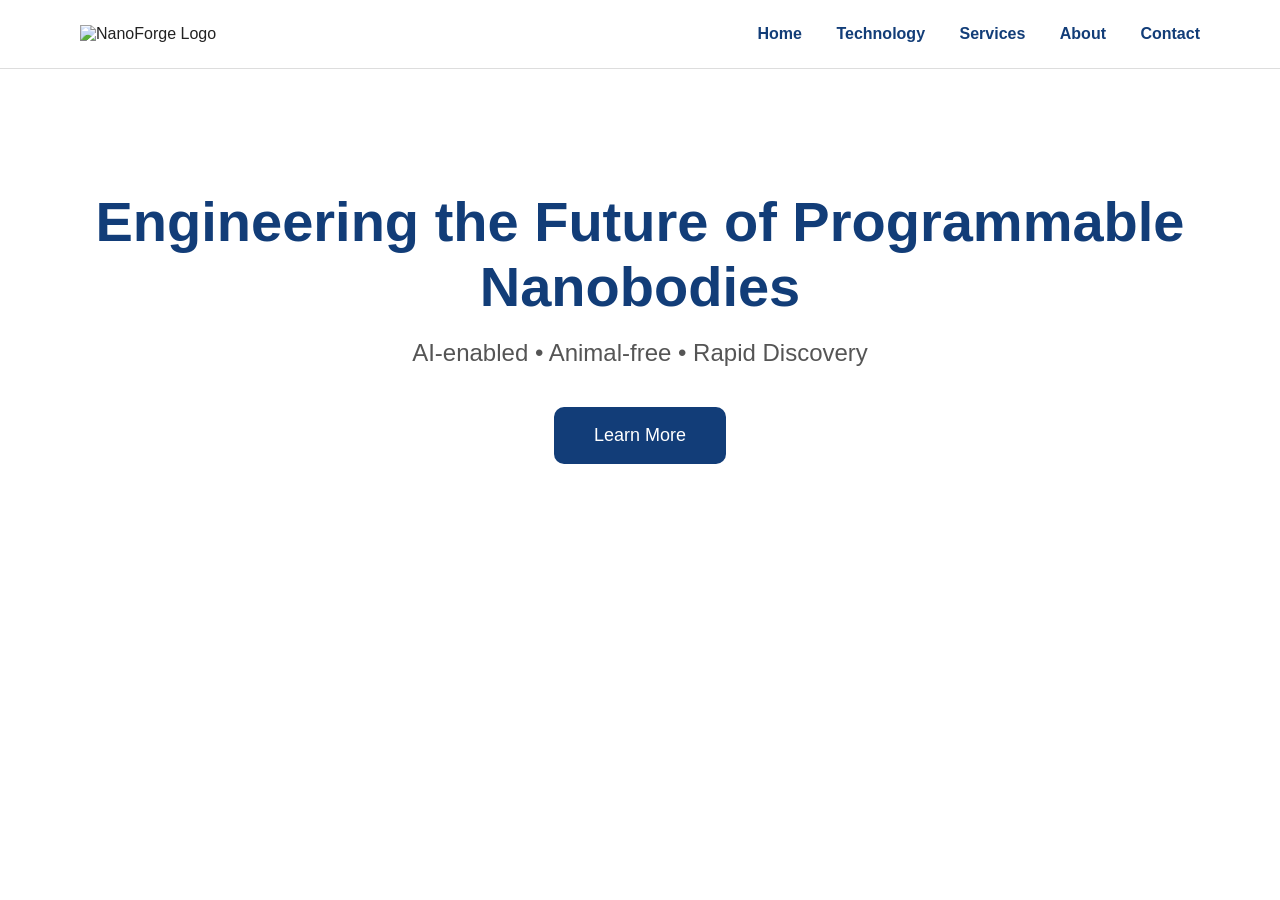
==== index.html @ 90f8b644 "update homepage" ====
<!DOCTYPE html>
<html lang="en">

<head>

    <meta charset="UTF-8">

    <meta name="viewport" content="width=device-width, initial-scale=1.0">

    <title>NanoForge Biologics</title>

    <link rel="stylesheet" href="style.css">

</head>

<body>

<header>

    <img src="images/logo.png" alt="NanoForge Logo" class="logo">

    <nav>

        <a href="#">Home</a>
        <a href="#">Technology</a>
        <a href="#">Services</a>
        <a href="#">About</a>
        <a href="#">Contact</a>

    </nav>

</header>

<section class="hero">

    <h1>
        Engineering the Future of Programmable Nanobodies
    </h1>

    <p>

        AI-enabled • Animal-free • Rapid Discovery

    </p>

    <button>
        Learn More
    </button>

</section>

</body>

</html>
---- style.css ----
*{

    margin:0;
    padding:0;
    box-sizing:border-box;

}

body{

    font-family:Arial, Helvetica, sans-serif;

    background:#ffffff;

    color:#222;

}

header{

    display:flex;

    justify-content:space-between;

    align-items:center;

    padding:25px 80px;

    border-bottom:1px solid #ddd;

}

.logo{

    width:170px;

}

nav a{

    text-decoration:none;

    color:#123d78;

    margin-left:30px;

    font-weight:bold;

}

.hero{

    text-align:center;

    padding:120px 50px;

}

.hero h1{

    font-size:56px;

    color:#123d78;

    margin-bottom:20px;

}

.hero p{

    font-size:24px;

    color:#555;

    margin-bottom:40px;

}

button{

    background:#123d78;

    color:white;

    border:none;

    padding:18px 40px;

    border-radius:10px;

    font-size:18px;

    cursor:pointer;

}
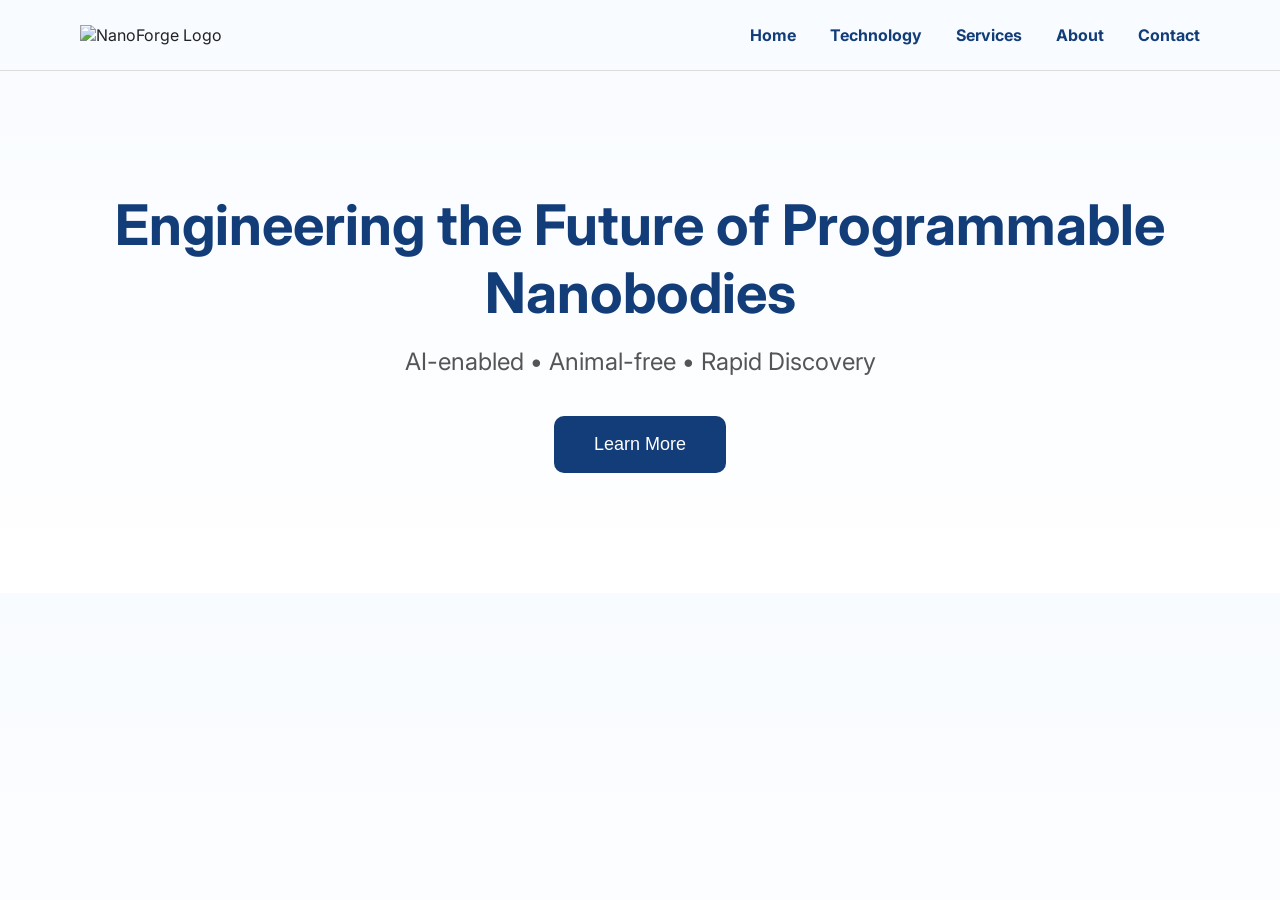
==== commit 826d7c12: "Google inter font" ====
--- a/index.html
+++ b/index.html
@@ -8,6 +8,12 @@
     <meta name="viewport" content="width=device-width, initial-scale=1.0">
 
     <title>NanoForge Biologics</title>
+    <link rel="preconnect" href="https://fonts.googleapis.com">
+
+    <link rel="preconnect" href="https://fonts.gstatic.com" crossorigin>
+
+    <link href="https://fonts.googleapis.com/css2?family=Inter:wght@300;400;500;600;700;800&display=swap" rel="stylesheet">
+
 
     <link rel="stylesheet" href="style.css">
 
--- a/style.css
+++ b/style.css
@@ -4,13 +4,15 @@
     padding:0;
     box-sizing:border-box;
 
-}
-
 body{
 
-    font-family:Arial, Helvetica, sans-serif;
+    font-family:'Inter', sans-serif;
 
-    background:#ffffff;
+    background:linear-gradient(
+        180deg,
+        #f8fbff,
+        #ffffff
+    );
 
     color:#222;
 
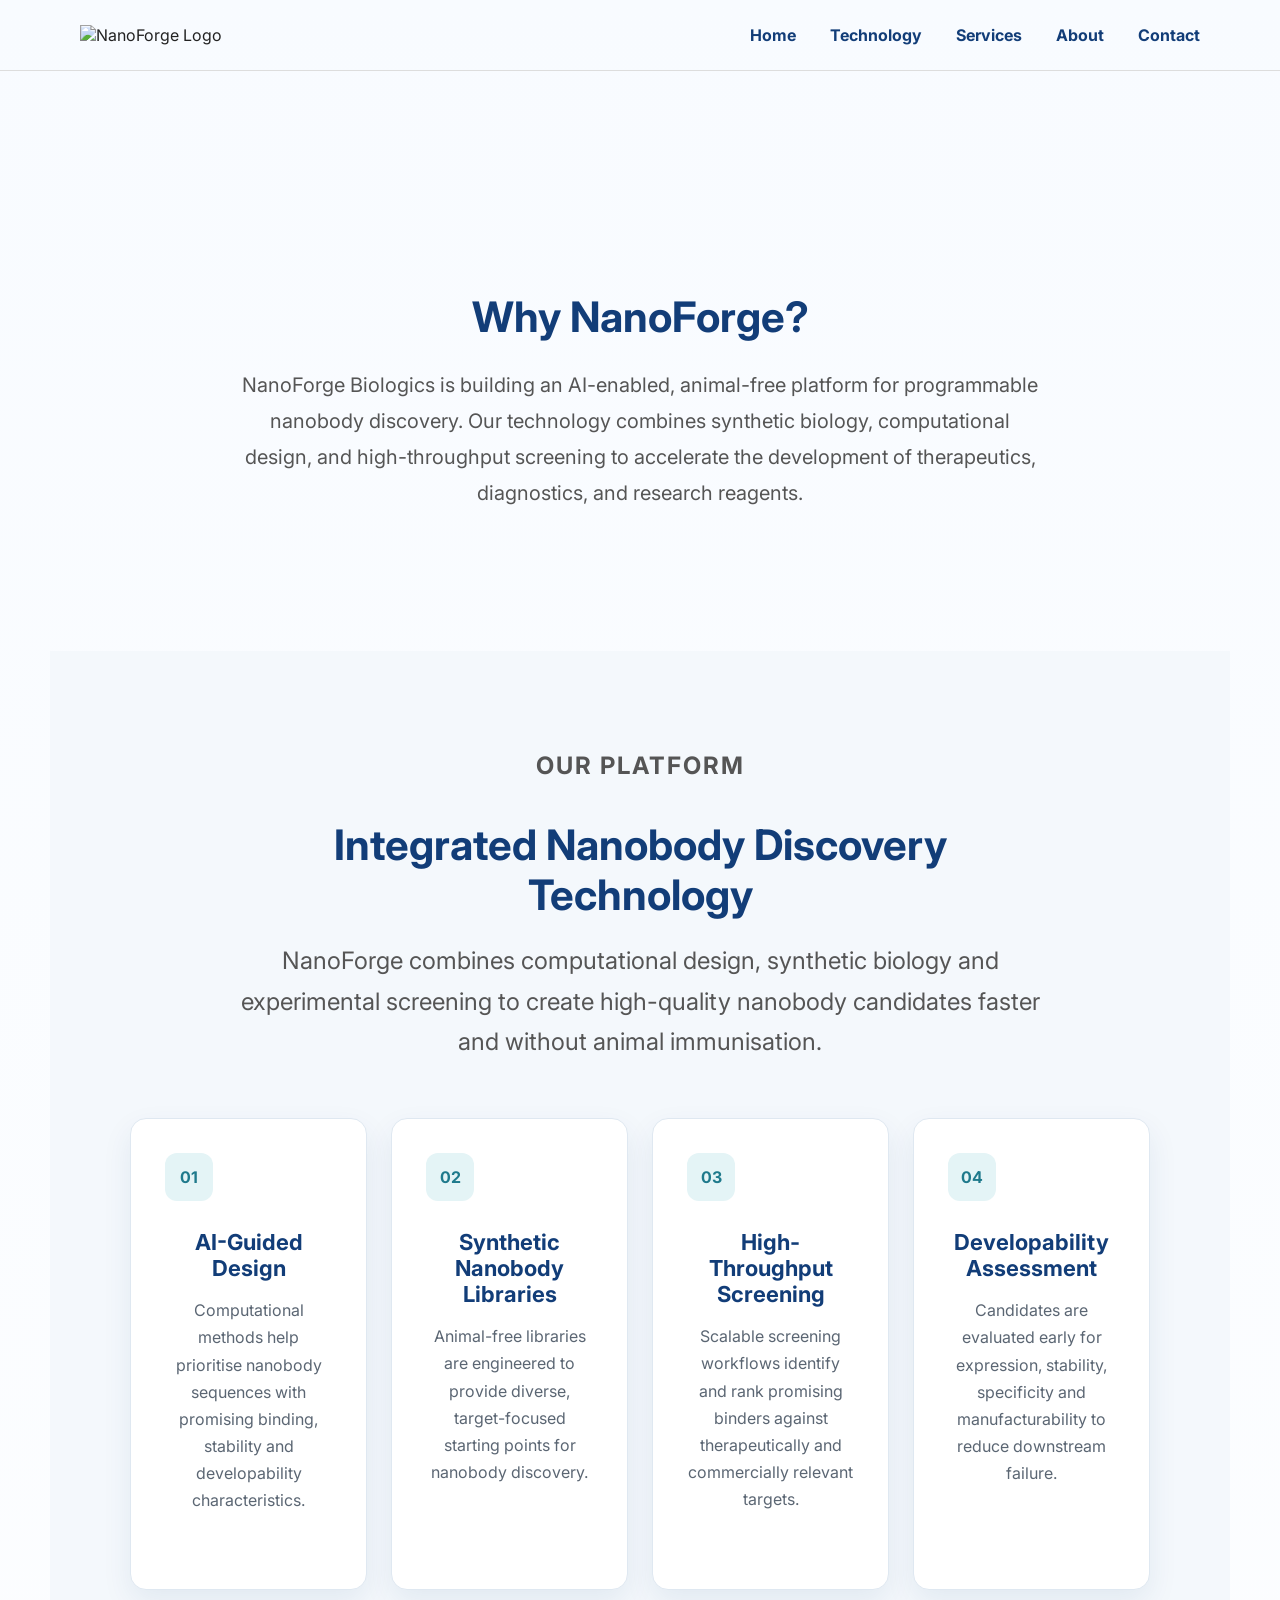
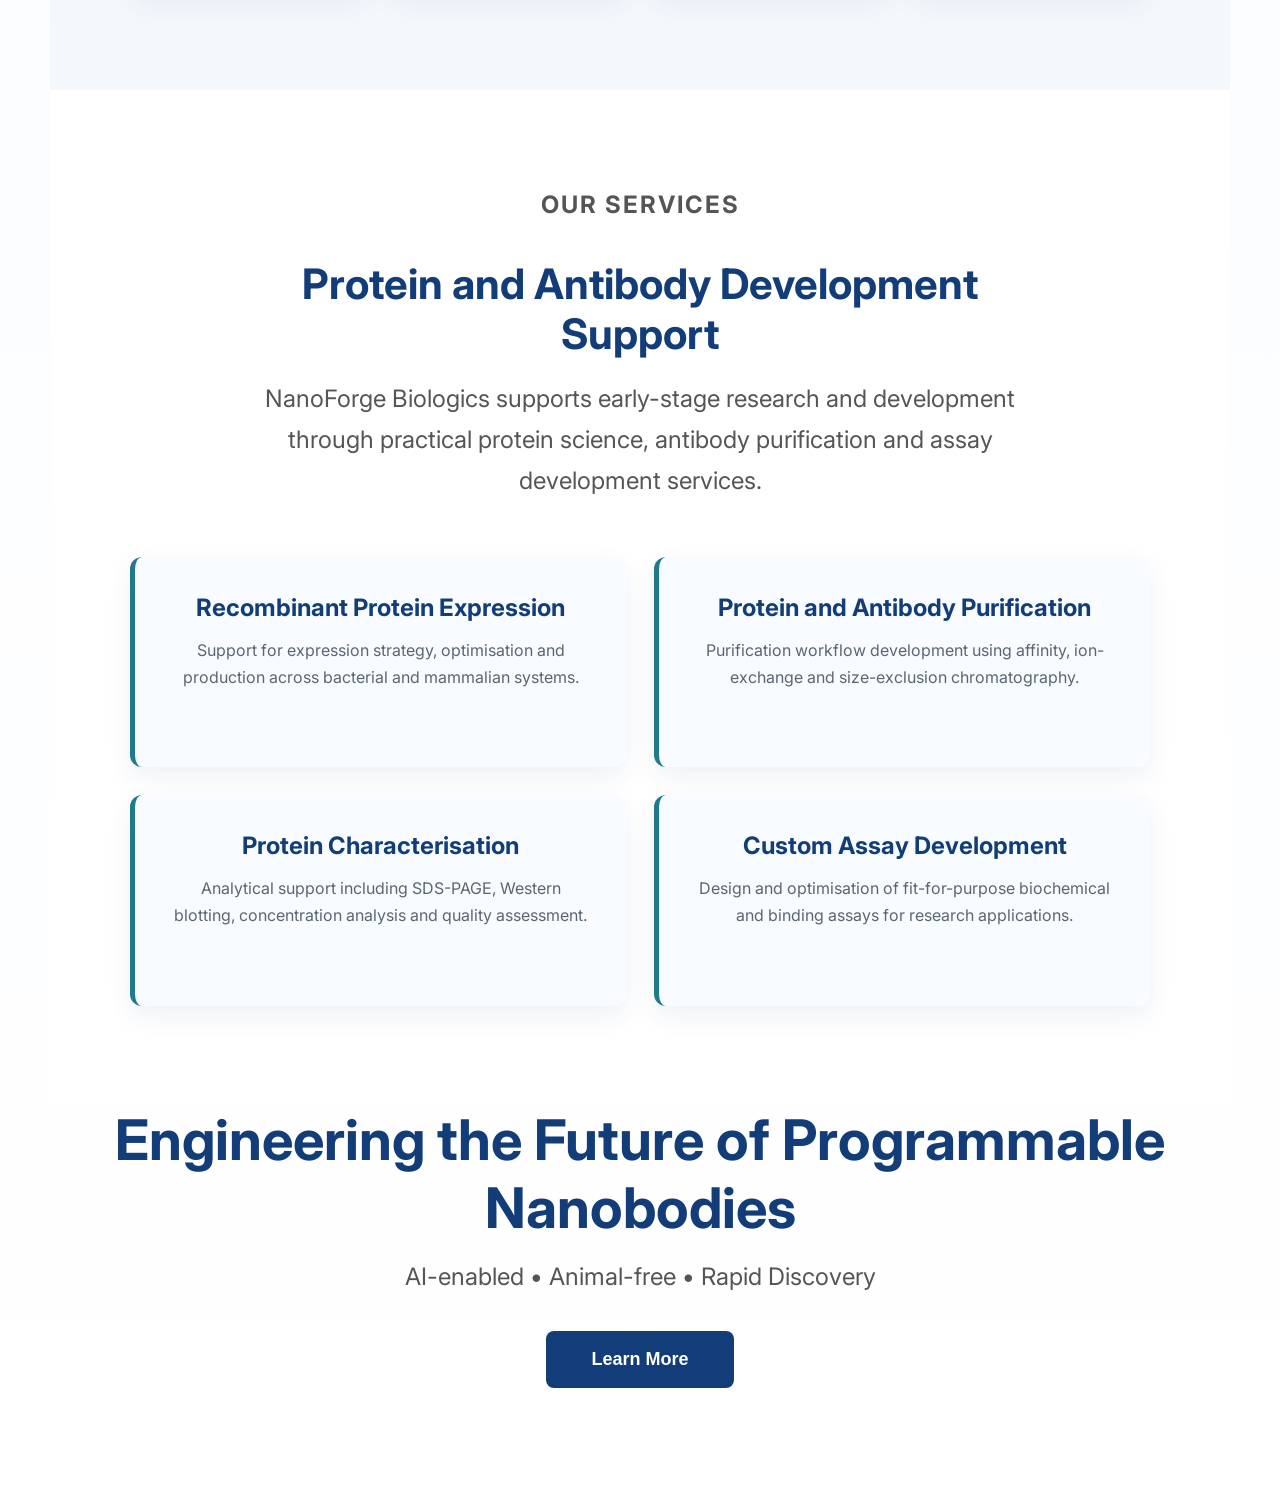
==== commit 9d4a48c6: "Add services section" ====
--- a/index.html
+++ b/index.html
@@ -28,8 +28,8 @@
     <nav>
 
         <a href="#">Home</a>
-        <a href="#">Technology</a>
-        <a href="#">Services</a>
+       <a href="#technology">Technology</a>
+       <a href="#services">Services</a>
         <a href="#">About</a>
         <a href="#">Contact</a>
 
@@ -38,7 +38,133 @@
 </header>
 
 <section class="hero">
+<section class="overview">
 
+<h2>
+Why NanoForge?
+</h2>
+
+<p>
+
+NanoForge Biologics is building an AI-enabled, animal-free platform for programmable nanobody discovery. Our technology combines synthetic biology, computational design, and high-throughput screening to accelerate the development of therapeutics, diagnostics, and research reagents.
+
+</p>
+
+</section>
+<section class="technology" id="technology">
+
+    <div class="section-heading">
+        <p class="section-label">OUR PLATFORM</p>
+
+        <h2>Integrated Nanobody Discovery Technology</h2>
+
+        <p class="section-intro">
+            NanoForge combines computational design, synthetic biology and
+            experimental screening to create high-quality nanobody candidates
+            faster and without animal immunisation.
+        </p>
+    </div>
+
+    <div class="technology-grid">
+
+        <article class="technology-card">
+            <div class="card-number">01</div>
+
+            <h3>AI-Guided Design</h3>
+
+            <p>
+                Computational methods help prioritise nanobody sequences with
+                promising binding, stability and developability characteristics.
+            </p>
+        </article>
+
+        <article class="technology-card">
+            <div class="card-number">02</div>
+
+            <h3>Synthetic Nanobody Libraries</h3>
+
+            <p>
+                Animal-free libraries are engineered to provide diverse,
+                target-focused starting points for nanobody discovery.
+            </p>
+        </article>
+
+        <article class="technology-card">
+            <div class="card-number">03</div>
+
+            <h3>High-Throughput Screening</h3>
+
+            <p>
+                Scalable screening workflows identify and rank promising binders
+                against therapeutically and commercially relevant targets.
+            </p>
+        </article>
+
+        <article class="technology-card">
+            <div class="card-number">04</div>
+
+            <h3>Developability Assessment</h3>
+
+            <p>
+                Candidates are evaluated early for expression, stability,
+                specificity and manufacturability to reduce downstream failure.
+            </p>
+        </article>
+
+    </div>
+
+</section>
+<section class="services" id="services">
+
+    <div class="section-heading">
+        <p class="section-label">OUR SERVICES</p>
+
+        <h2>Protein and Antibody Development Support</h2>
+
+        <p class="section-intro">
+            NanoForge Biologics supports early-stage research and development
+            through practical protein science, antibody purification and assay
+            development services.
+        </p>
+    </div>
+
+    <div class="services-grid">
+
+        <article class="service-card">
+            <h3>Recombinant Protein Expression</h3>
+            <p>
+                Support for expression strategy, optimisation and production
+                across bacterial and mammalian systems.
+            </p>
+        </article>
+
+        <article class="service-card">
+            <h3>Protein and Antibody Purification</h3>
+            <p>
+                Purification workflow development using affinity,
+                ion-exchange and size-exclusion chromatography.
+            </p>
+        </article>
+
+        <article class="service-card">
+            <h3>Protein Characterisation</h3>
+            <p>
+                Analytical support including SDS-PAGE, Western blotting,
+                concentration analysis and quality assessment.
+            </p>
+        </article>
+
+        <article class="service-card">
+            <h3>Custom Assay Development</h3>
+            <p>
+                Design and optimisation of fit-for-purpose biochemical and
+                binding assays for research applications.
+            </p>
+        </article>
+
+    </div>
+
+</section>
     <h1>
         Engineering the Future of Programmable Nanobodies
     </h1>
--- a/style.css
+++ b/style.css
@@ -1,4 +1,8 @@
-*{
+html{
+
+    scroll-behavior:smooth;
+
+}*{
 
     margin:0;
     padding:0;
@@ -84,14 +88,213 @@
 
     color:white;
 
+    padding:18px 45px;
+
     border:none;
 
-    padding:18px 40px;
-
-    border-radius:10px;
+    border-radius:8px;
 
     font-size:18px;
 
+    font-weight:600;
+
+    transition:.3s;
+
     cursor:pointer;
 
+}
+
+button:hover{
+
+    background:#0d2f5c;
+
+    transform:translateY(-2px);
+
+}
+.overview{
+
+    padding:100px;
+
+    max-width:1000px;
+
+    margin:auto;
+
+}
+
+.overview h2{
+
+    font-size:42px;
+
+    color:#123d78;
+
+    margin-bottom:25px;
+
+}
+
+.overview p{
+
+    line-height:1.8;
+
+    font-size:20px;
+
+}
+.technology {
+    padding: 100px 80px;
+    background: #f4f8fc;
+}
+
+.section-heading {
+    max-width: 820px;
+    margin: 0 auto 55px;
+    text-align: center;
+}
+
+.section-label {
+    margin-bottom: 14px;
+    color: #1f7a8c;
+    font-size: 14px;
+    font-weight: 700;
+    letter-spacing: 2px;
+}
+
+.section-heading h2 {
+    margin-bottom: 20px;
+    color: #123d78;
+    font-size: 42px;
+    line-height: 1.2;
+}
+
+.section-intro {
+    color: #556270;
+    font-size: 18px;
+    line-height: 1.7;
+}
+
+.technology-grid {
+    display: grid;
+    grid-template-columns: repeat(4, 1fr);
+    gap: 24px;
+    max-width: 1250px;
+    margin: 0 auto;
+}
+
+.technology-card {
+    min-height: 300px;
+    padding: 34px;
+    background: #ffffff;
+    border: 1px solid #dfe8f1;
+    border-radius: 16px;
+    box-shadow: 0 12px 30px rgba(18, 61, 120, 0.08);
+    transition: transform 0.3s ease, box-shadow 0.3s ease;
+}
+
+.technology-card:hover {
+    transform: translateY(-8px);
+    box-shadow: 0 18px 40px rgba(18, 61, 120, 0.14);
+}
+
+.card-number {
+    display: flex;
+    width: 48px;
+    height: 48px;
+    margin-bottom: 28px;
+    align-items: center;
+    justify-content: center;
+    background: #e4f4f6;
+    color: #1f7a8c;
+    border-radius: 12px;
+    font-weight: 700;
+}
+
+.technology-card h3 {
+    margin-bottom: 16px;
+    color: #123d78;
+    font-size: 22px;
+}
+
+.technology-card p {
+    color: #5b6673;
+    font-size: 16px;
+    line-height: 1.7;
+}
+@media (max-width: 1000px) {
+    .technology-grid {
+        grid-template-columns: repeat(2, 1fr);
+    }
+}
+
+@media (max-width: 700px) {
+    header {
+        padding: 20px;
+        flex-direction: column;
+        gap: 18px;
+    }
+
+    nav a {
+        margin: 0 8px;
+        font-size: 14px;
+    }
+
+    .hero {
+        padding: 80px 24px;
+    }
+
+    .hero h1 {
+        font-size: 40px;
+    }
+
+    .technology {
+        padding: 75px 24px;
+    }
+
+    .section-heading h2 {
+        font-size: 34px;
+    }
+
+    .technology-grid {
+        grid-template-columns: 1fr;
+    }
+.services{
+
+    padding:75px 24px;
+
+}
+
+.services-grid{
+
+    grid-template-columns:1fr;
+
+}
+}
+.services {
+    padding: 100px 80px;
+    background: #ffffff;
+}
+
+.services-grid {
+    display: grid;
+    grid-template-columns: repeat(2, 1fr);
+    gap: 28px;
+    max-width: 1100px;
+    margin: 0 auto;
+}
+
+.service-card {
+    padding: 36px;
+    border-left: 5px solid #1f7a8c;
+    background: #f8fbff;
+    border-radius: 12px;
+    box-shadow: 0 10px 26px rgba(18, 61, 120, 0.07);
+}
+
+.service-card h3 {
+    margin-bottom: 15px;
+    color: #123d78;
+    font-size: 24px;
+}
+
+.service-card p {
+    color: #5b6673;
+    font-size: 16px;
+    line-height: 1.7;
 }
